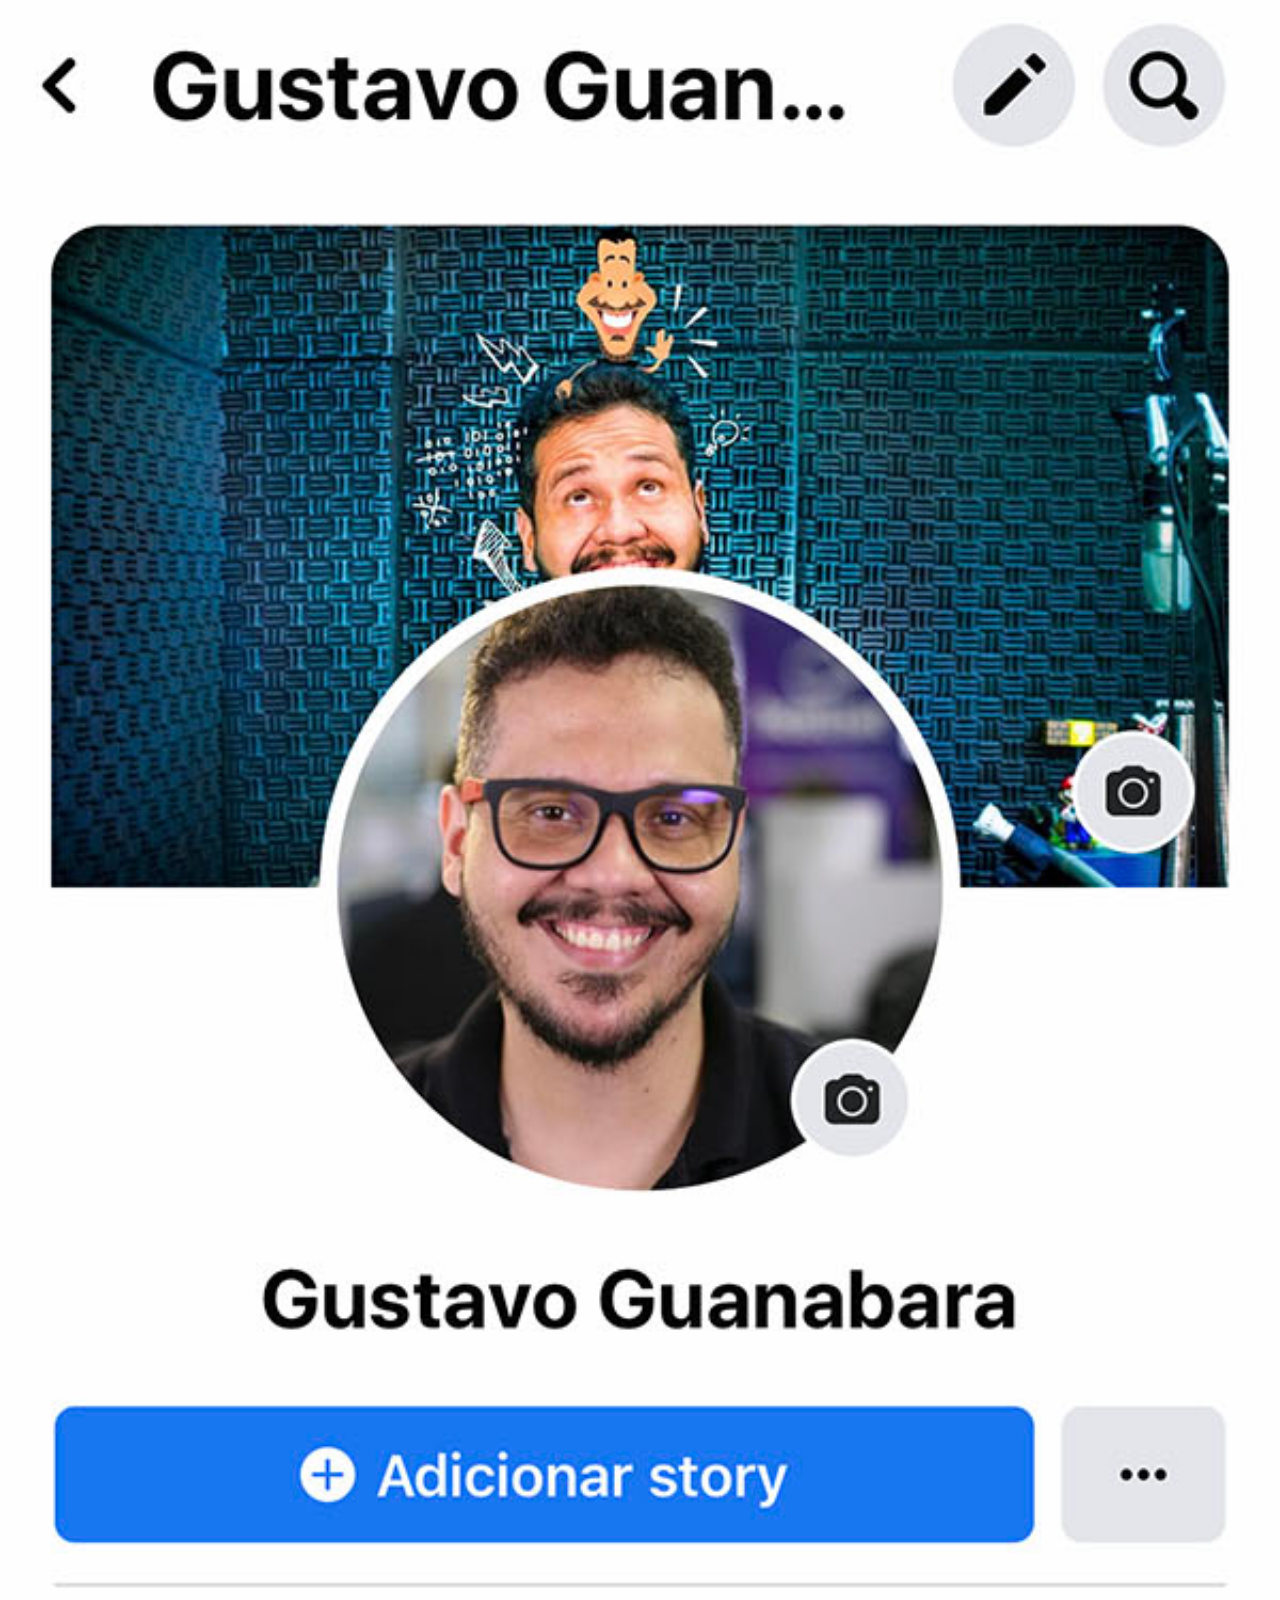
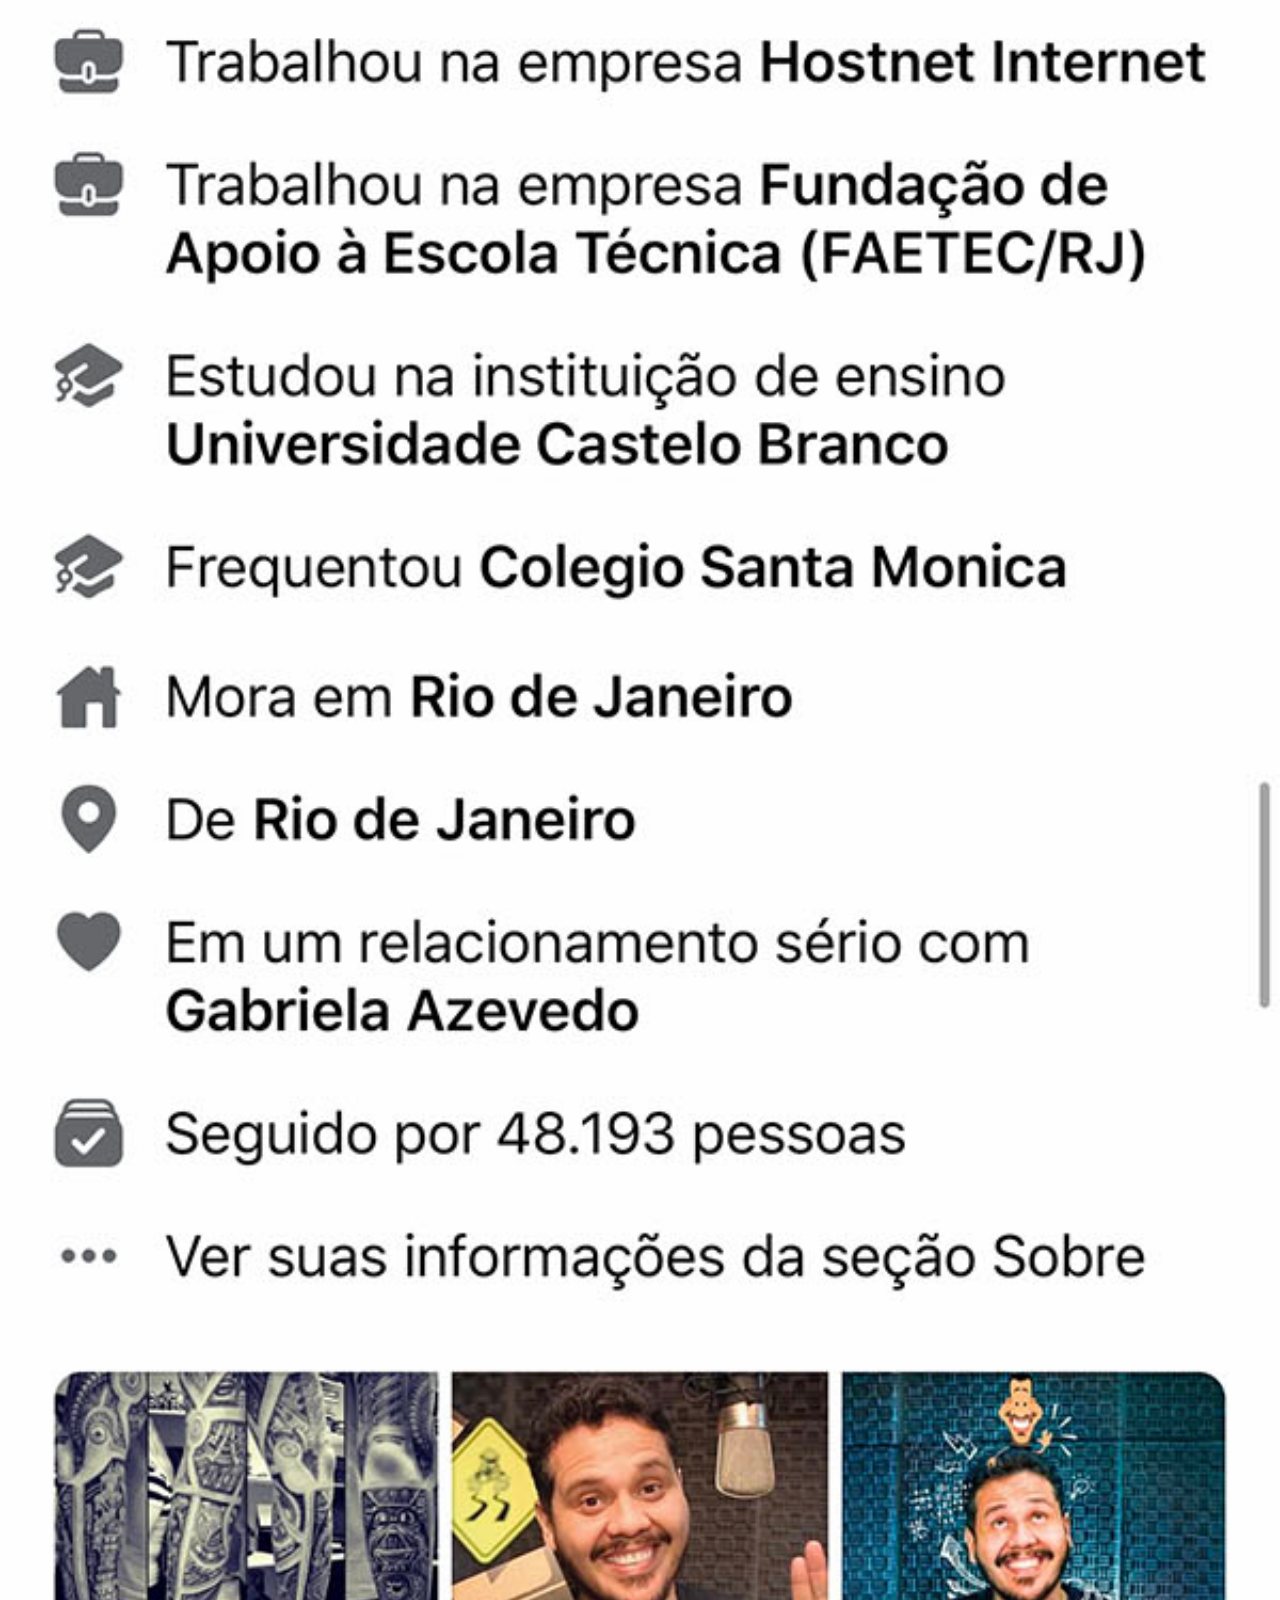
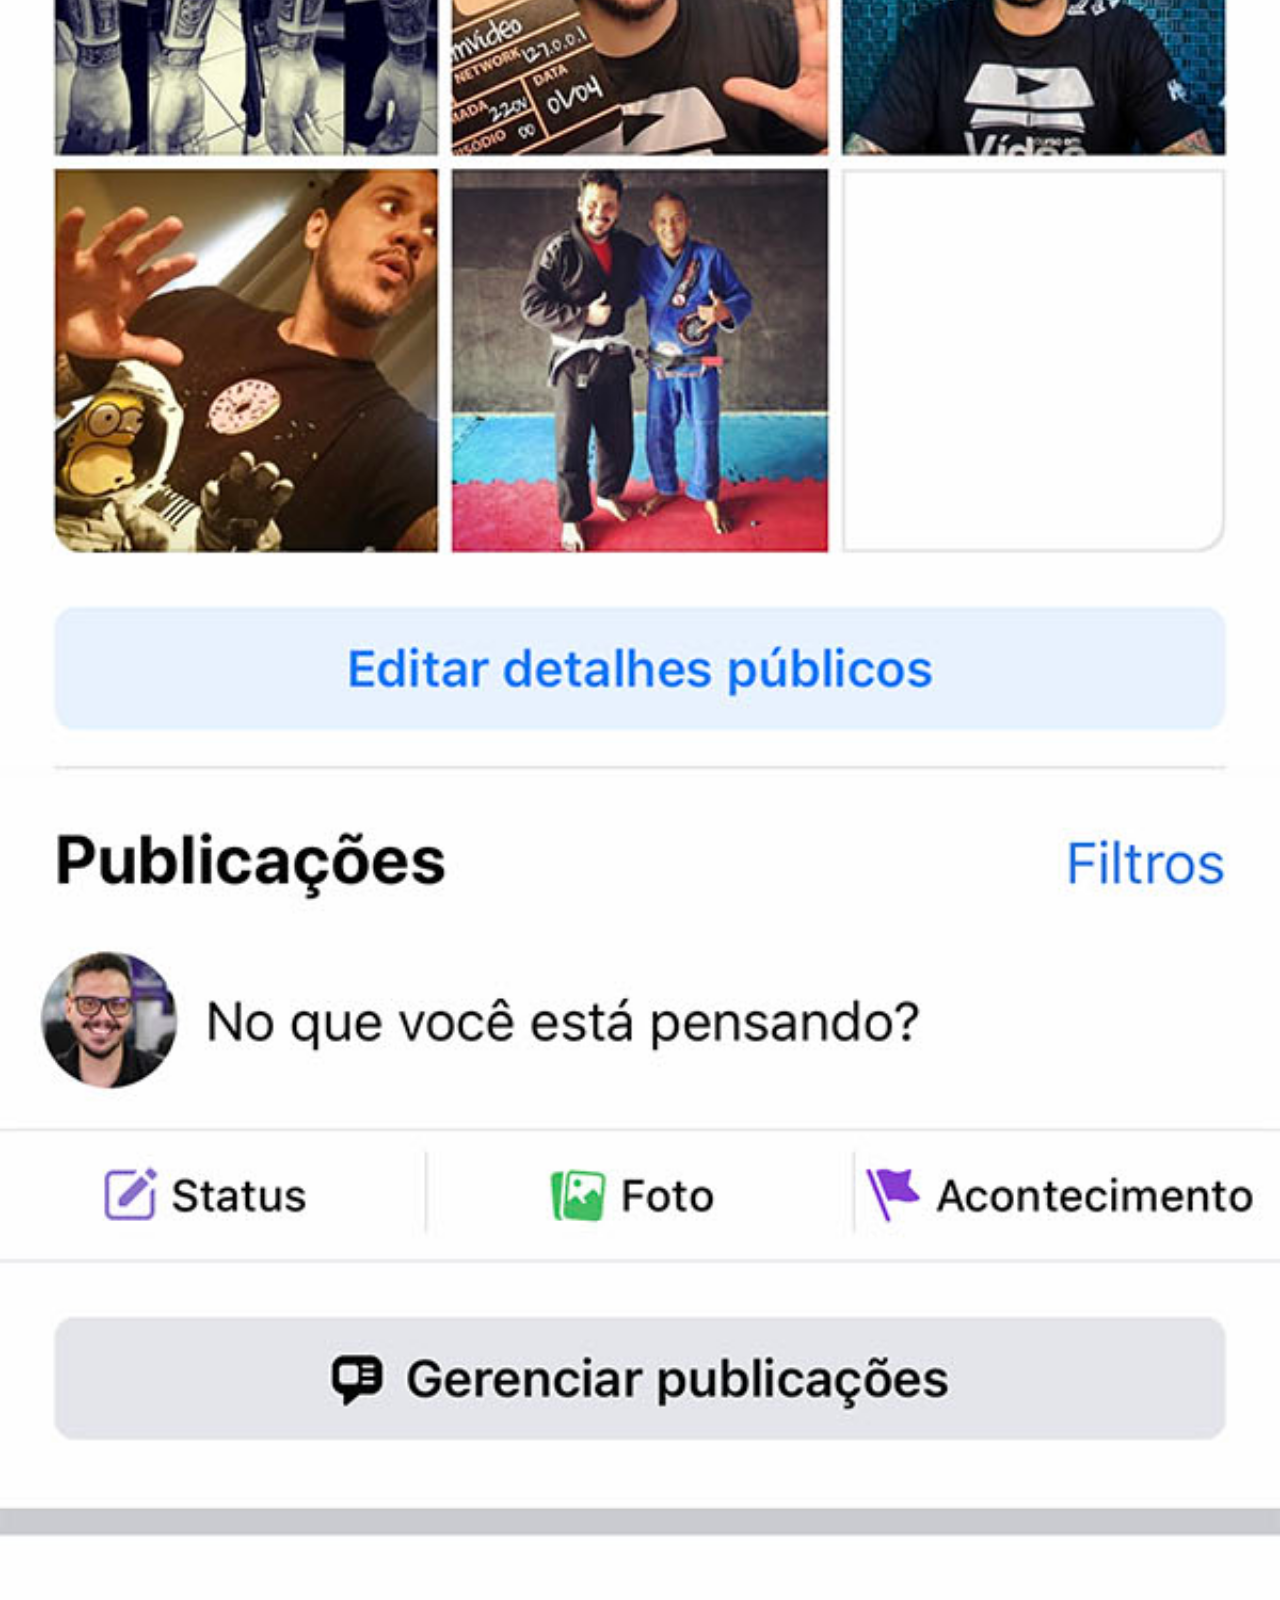
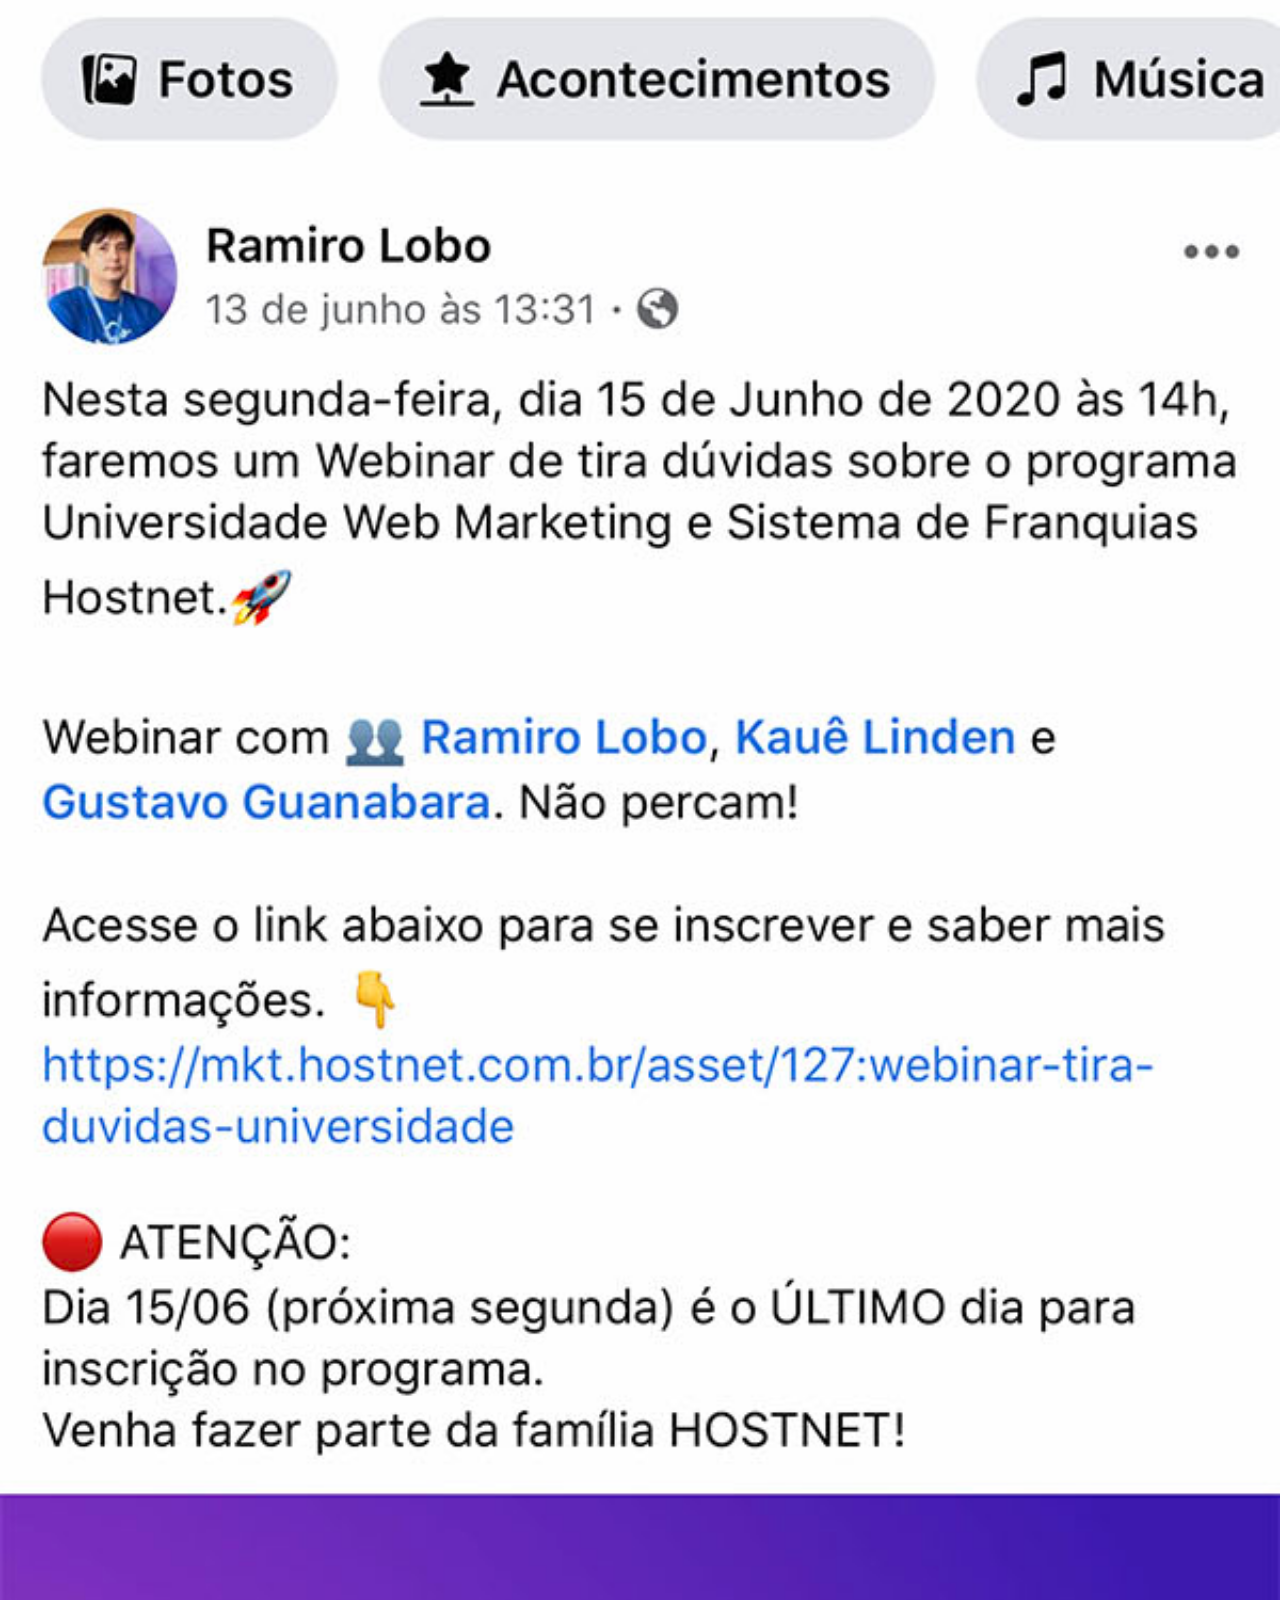
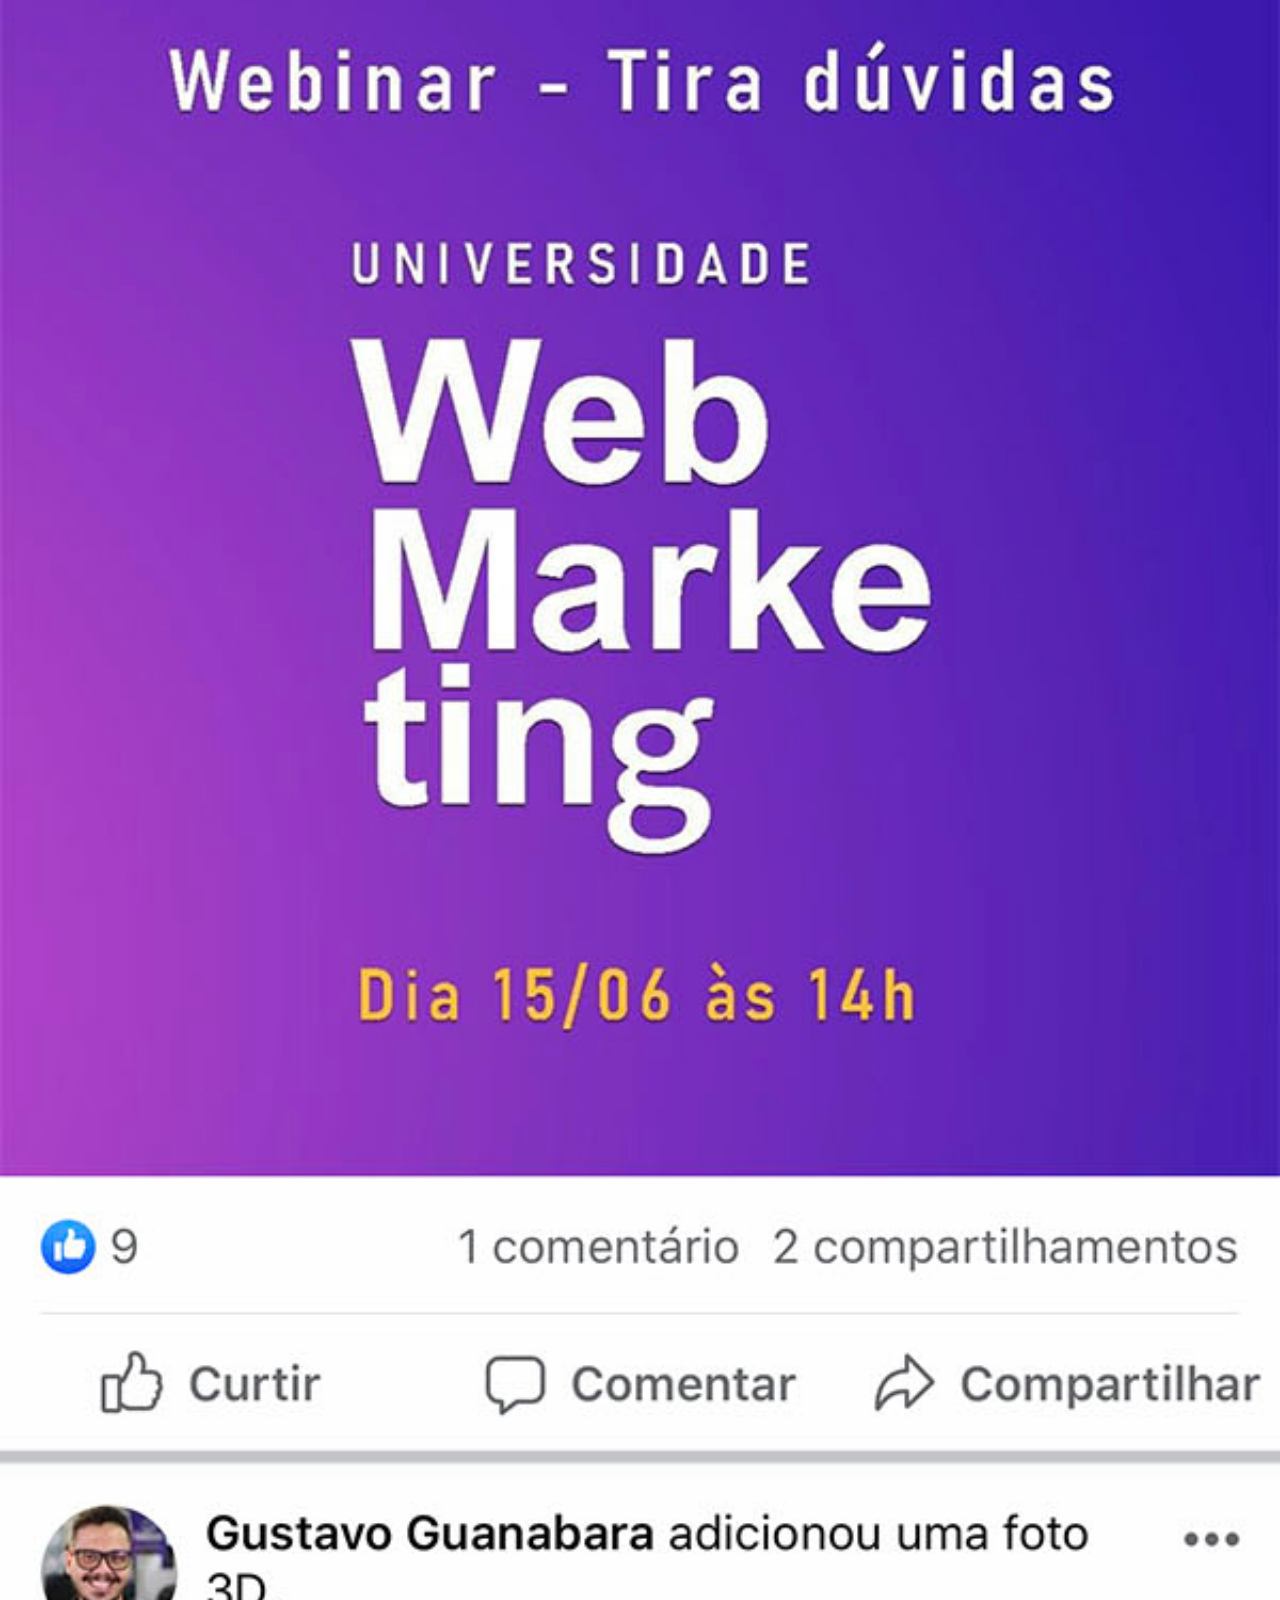
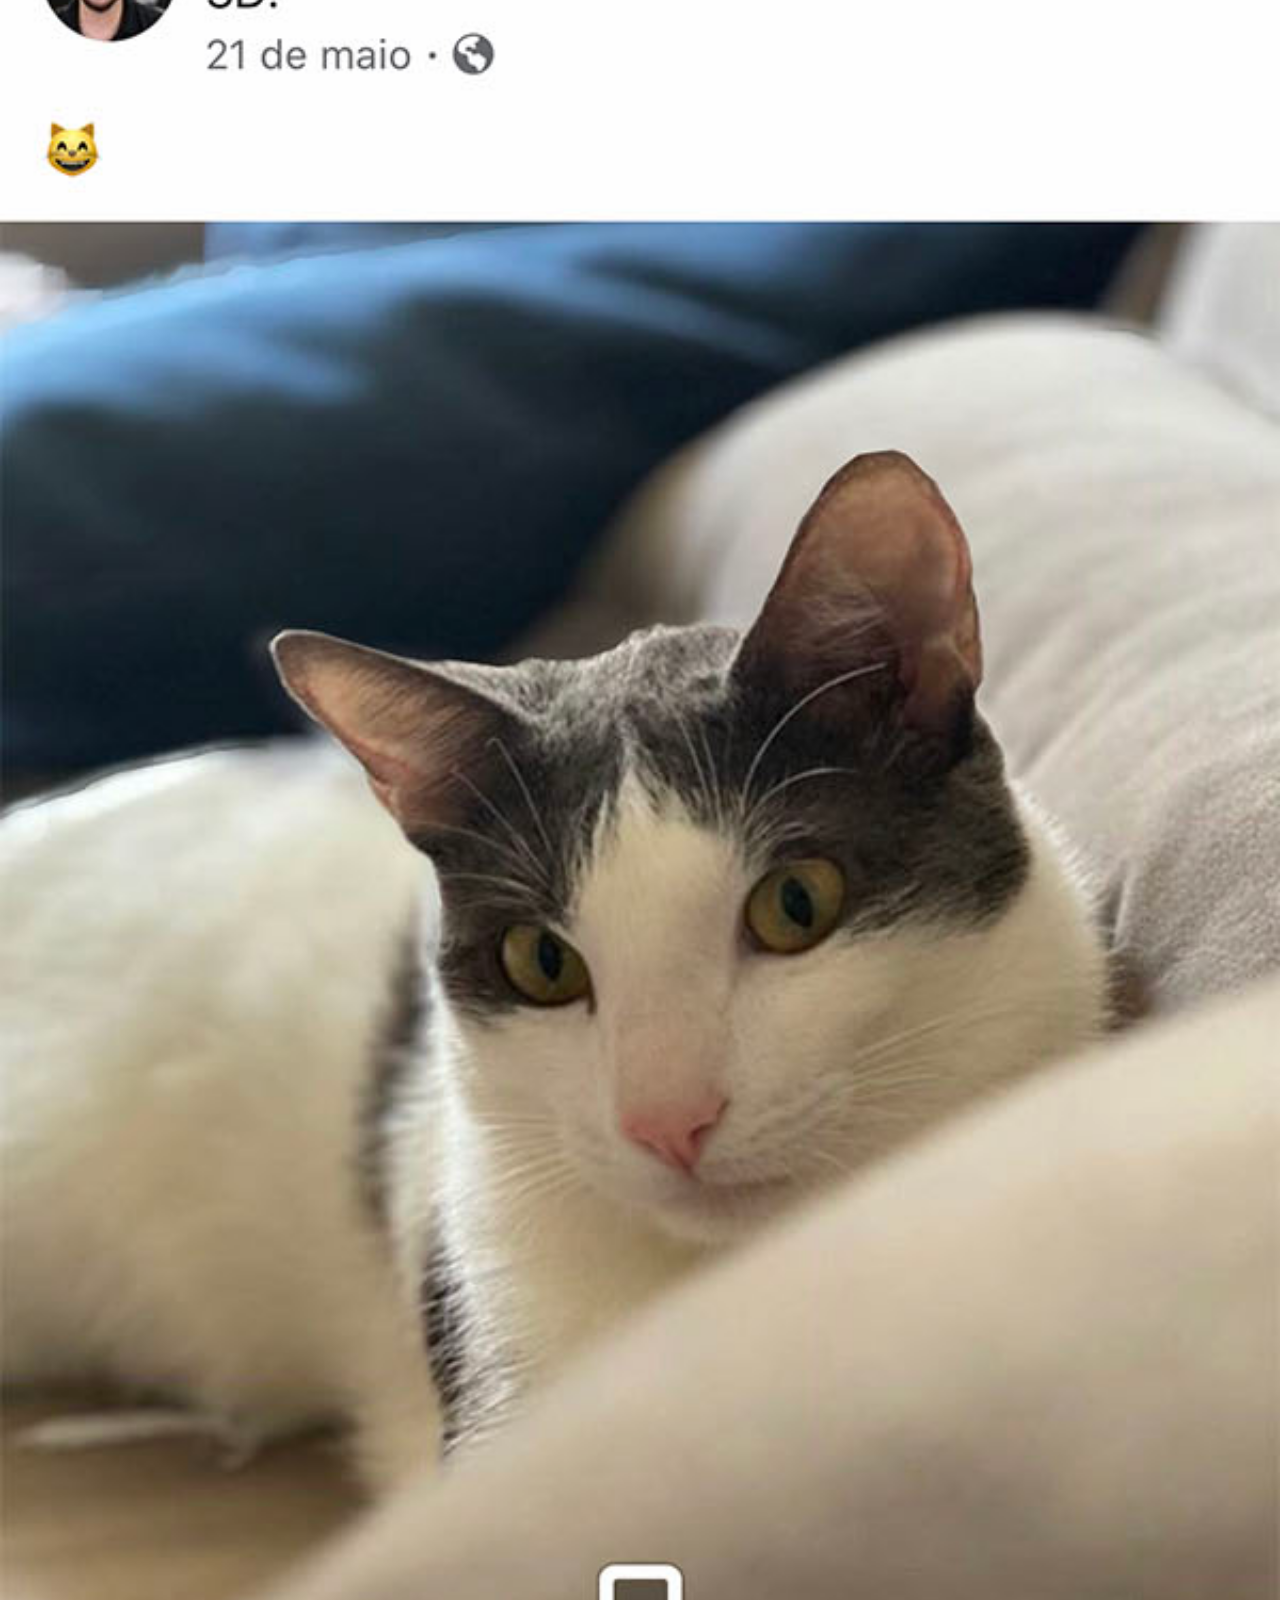
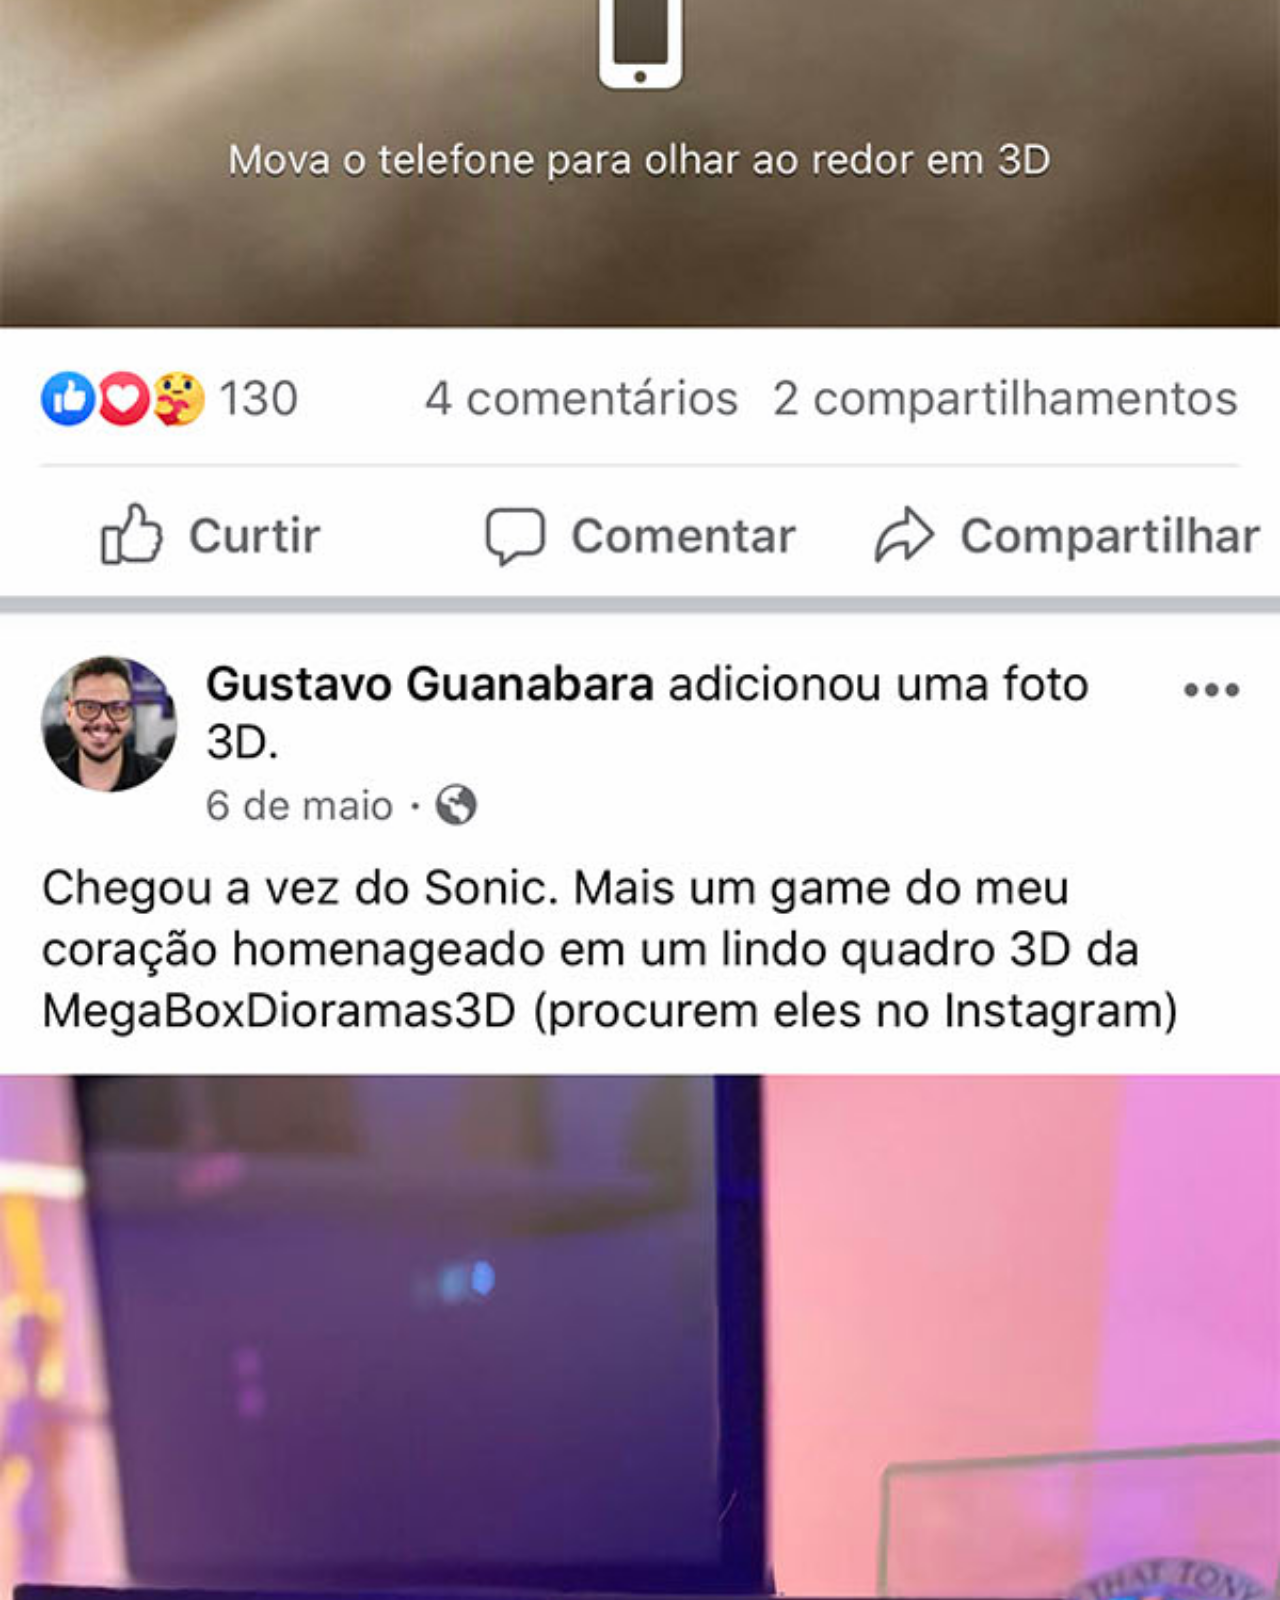
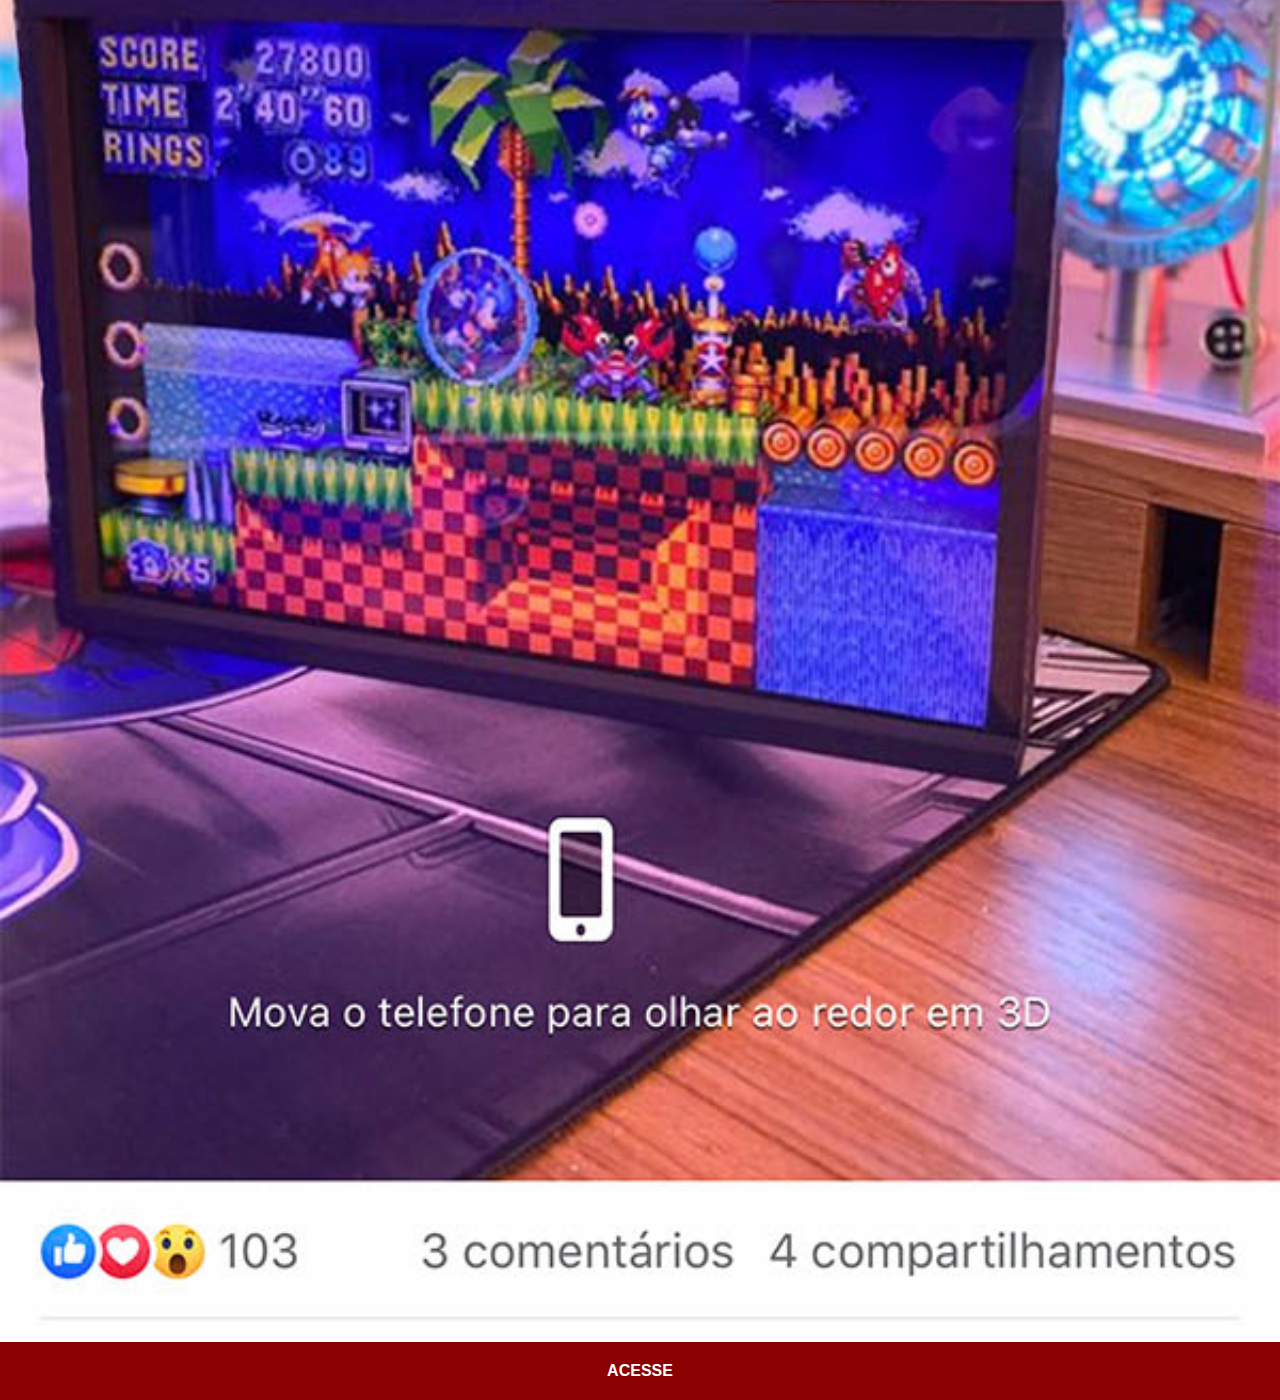
==== facebook.html @ 82f20853 "Cap. 23 - Aula 06" ====
<!DOCTYPE html>
<html lang="pt-br">
<head>
  <meta charset="UTF-8">
  <meta http-equiv="X-UA-Compatible" content="IE=edge">
  <meta name="viewport" content="width=device-width, initial-scale=1.0">
  <link rel="stylesheet" href="estilos/social.css">
  <title>Youtube</title>
</head>
<body>
  <img src="imagens/tela-facebook.jpg" alt="Facebook">
  <a href="http://www.facebook.com/gustavoguanabara" target="_blank">ACESSE</a>
</body>
</html>
---- estilos/social.css ----
@charset "UTF-8";
*{ 
  margin: 0px;
  padding: 0px;
  font-family: Arial, Helvetica, sans-serif;
}
::-webkit-scrollbar{
  width: 0px;
  padding: 0px;
}
img{
width: 100vw;

}
a{
display: block;
background-color: darkred;
color: white;
padding: 20px;
text-align: center;
font-weight: bolder;
text-decoration: none;
}

a:hover{
  background-color: red;
}
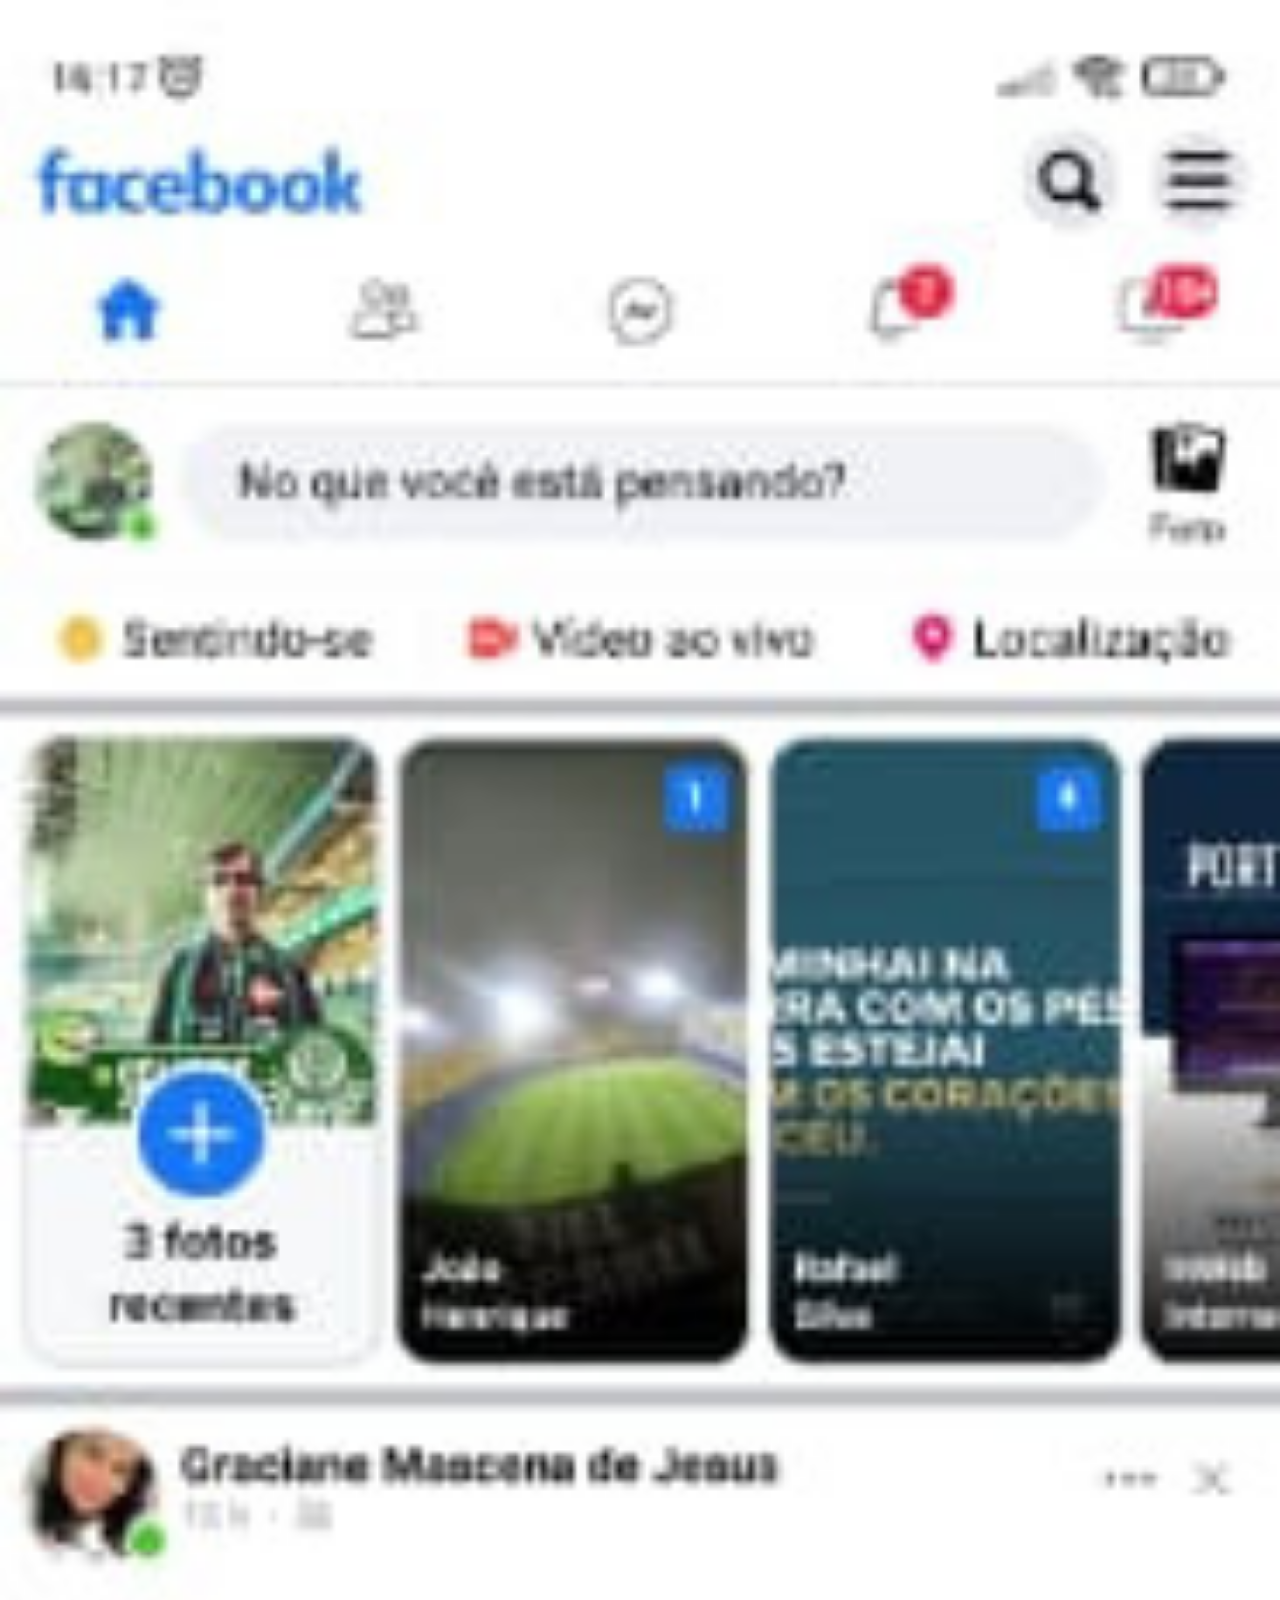
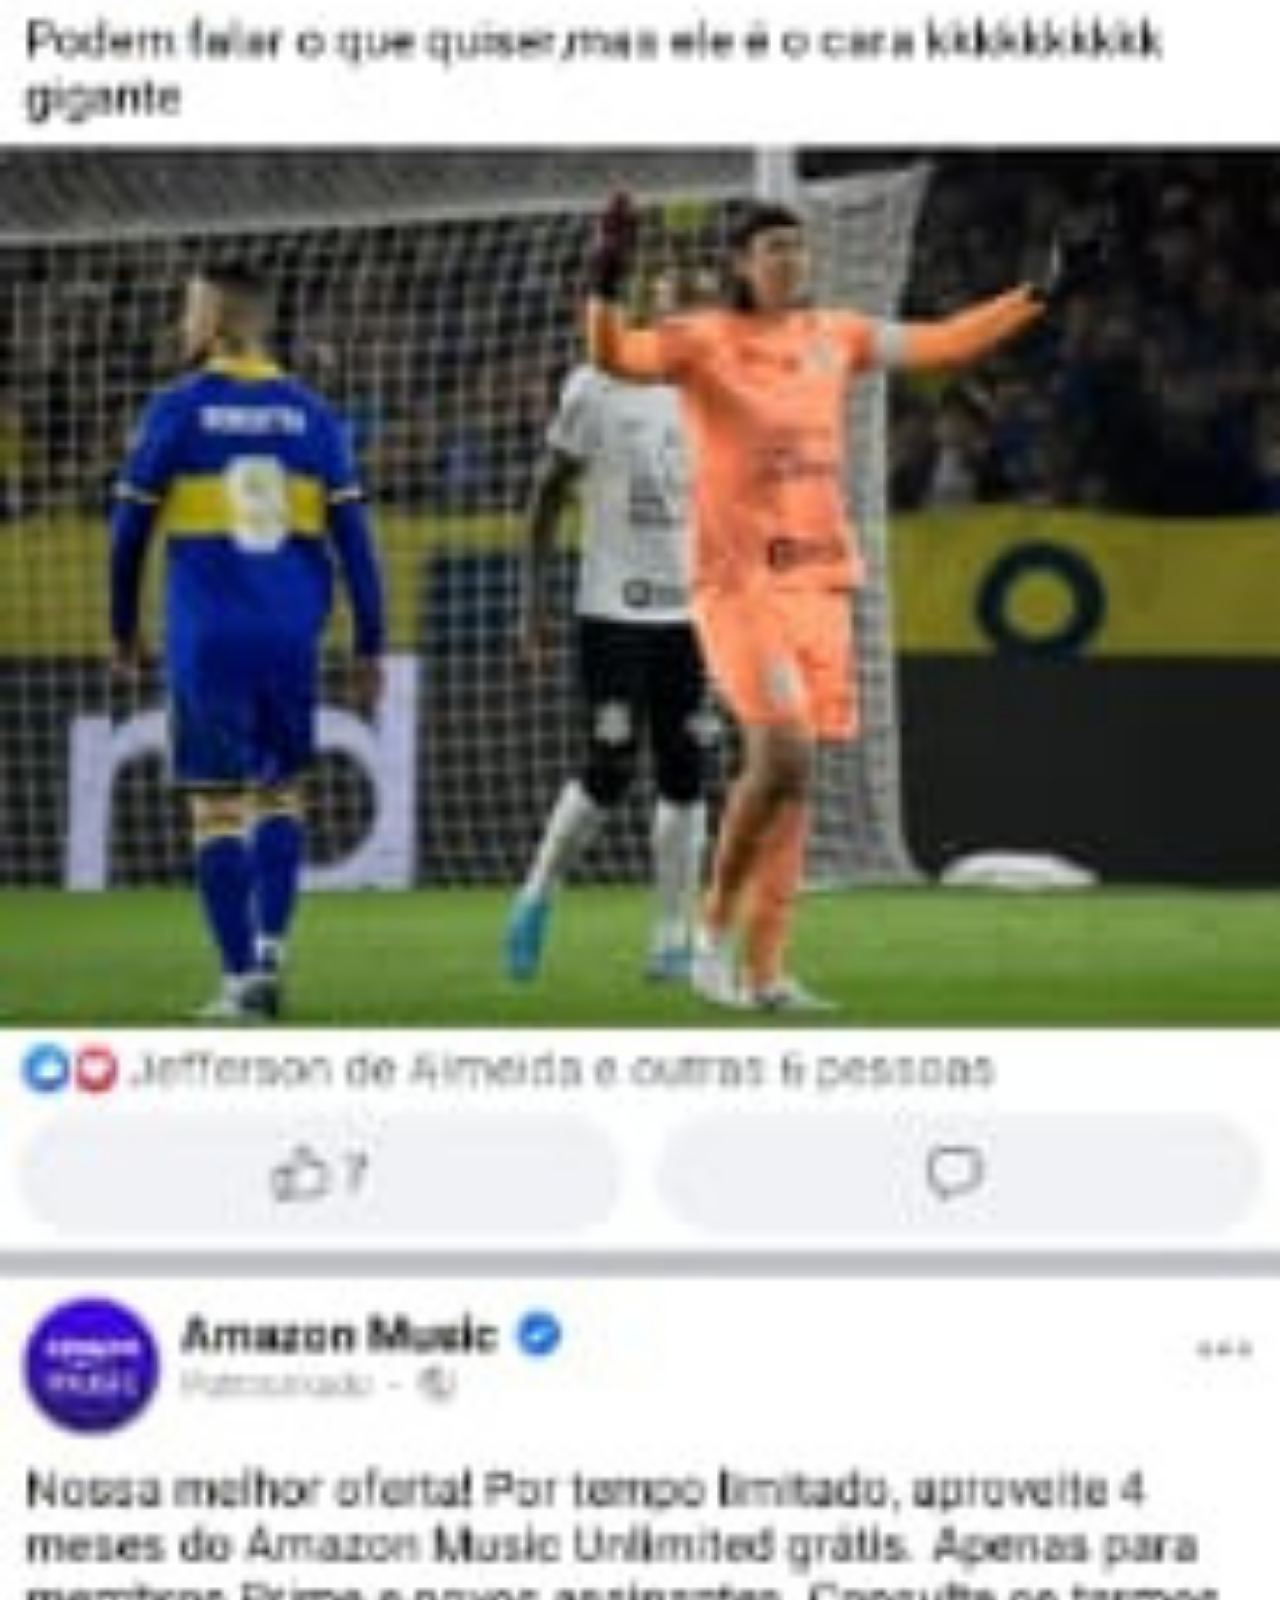
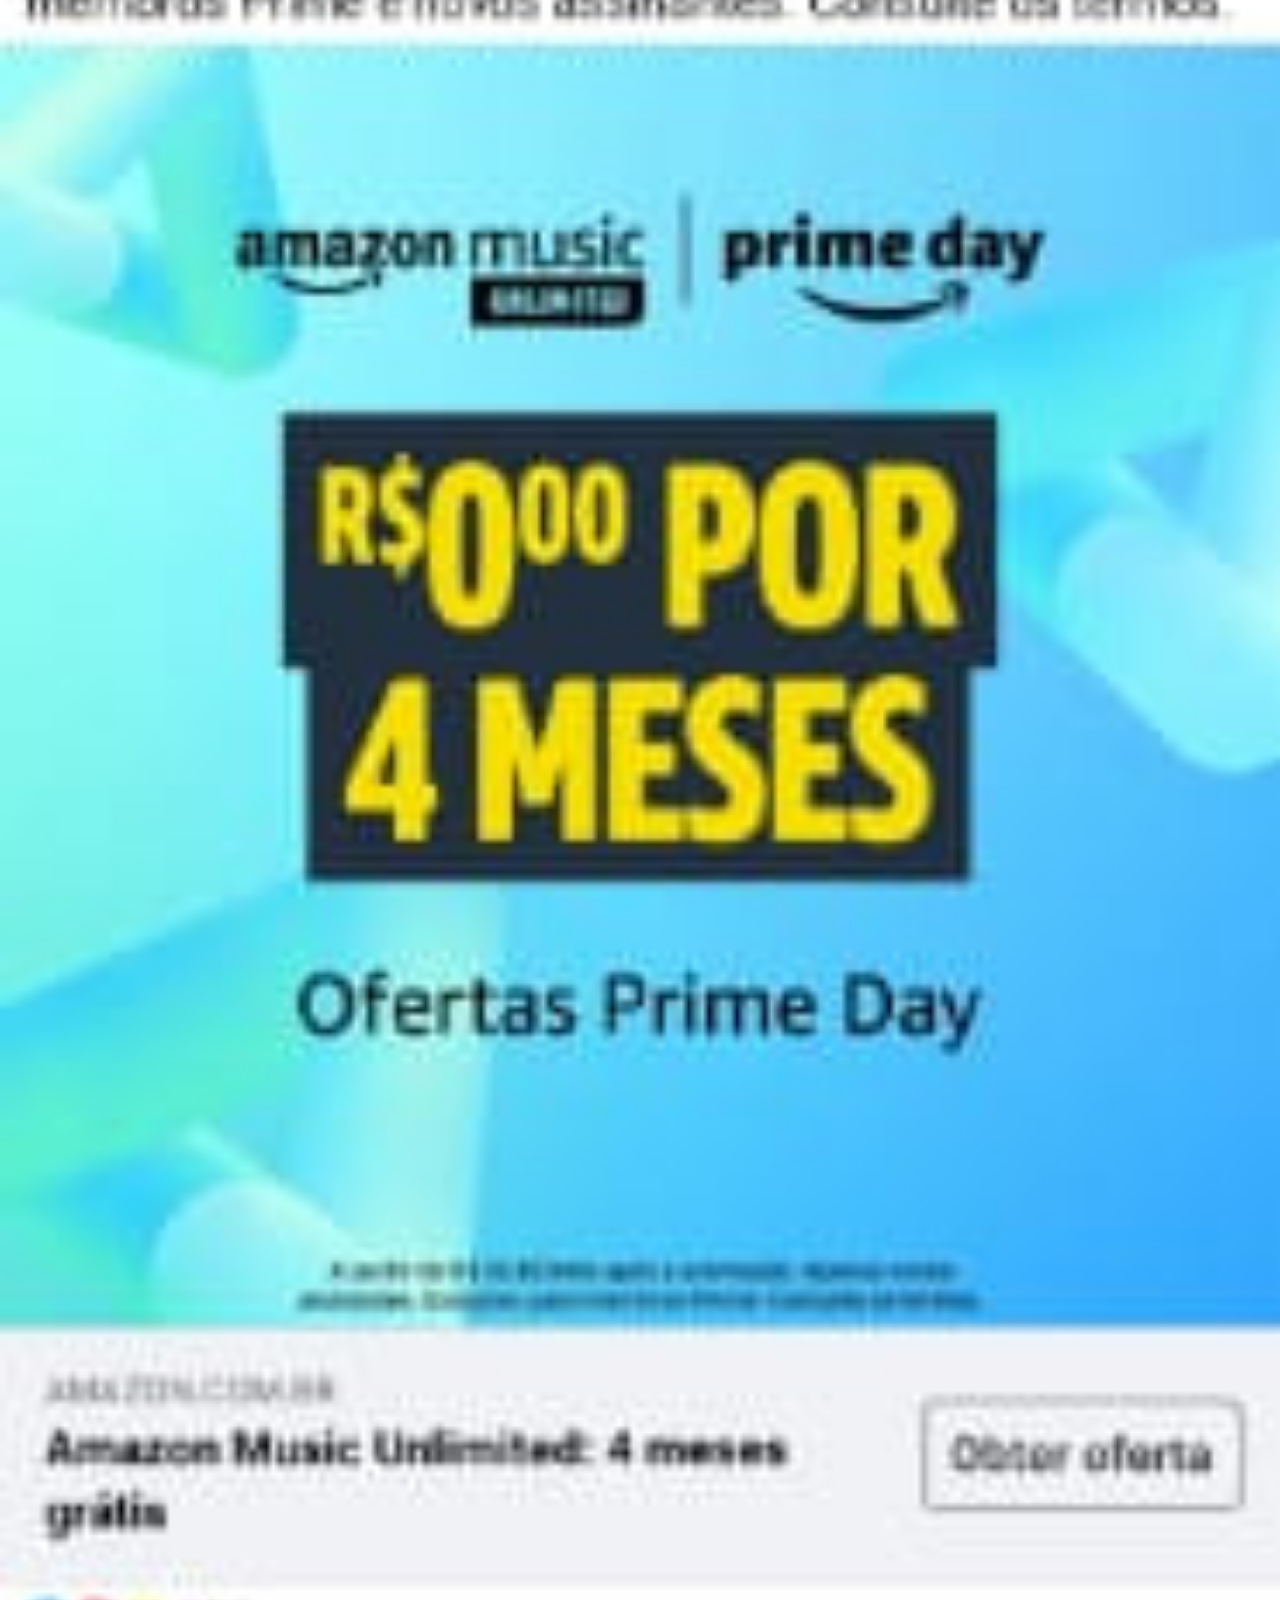
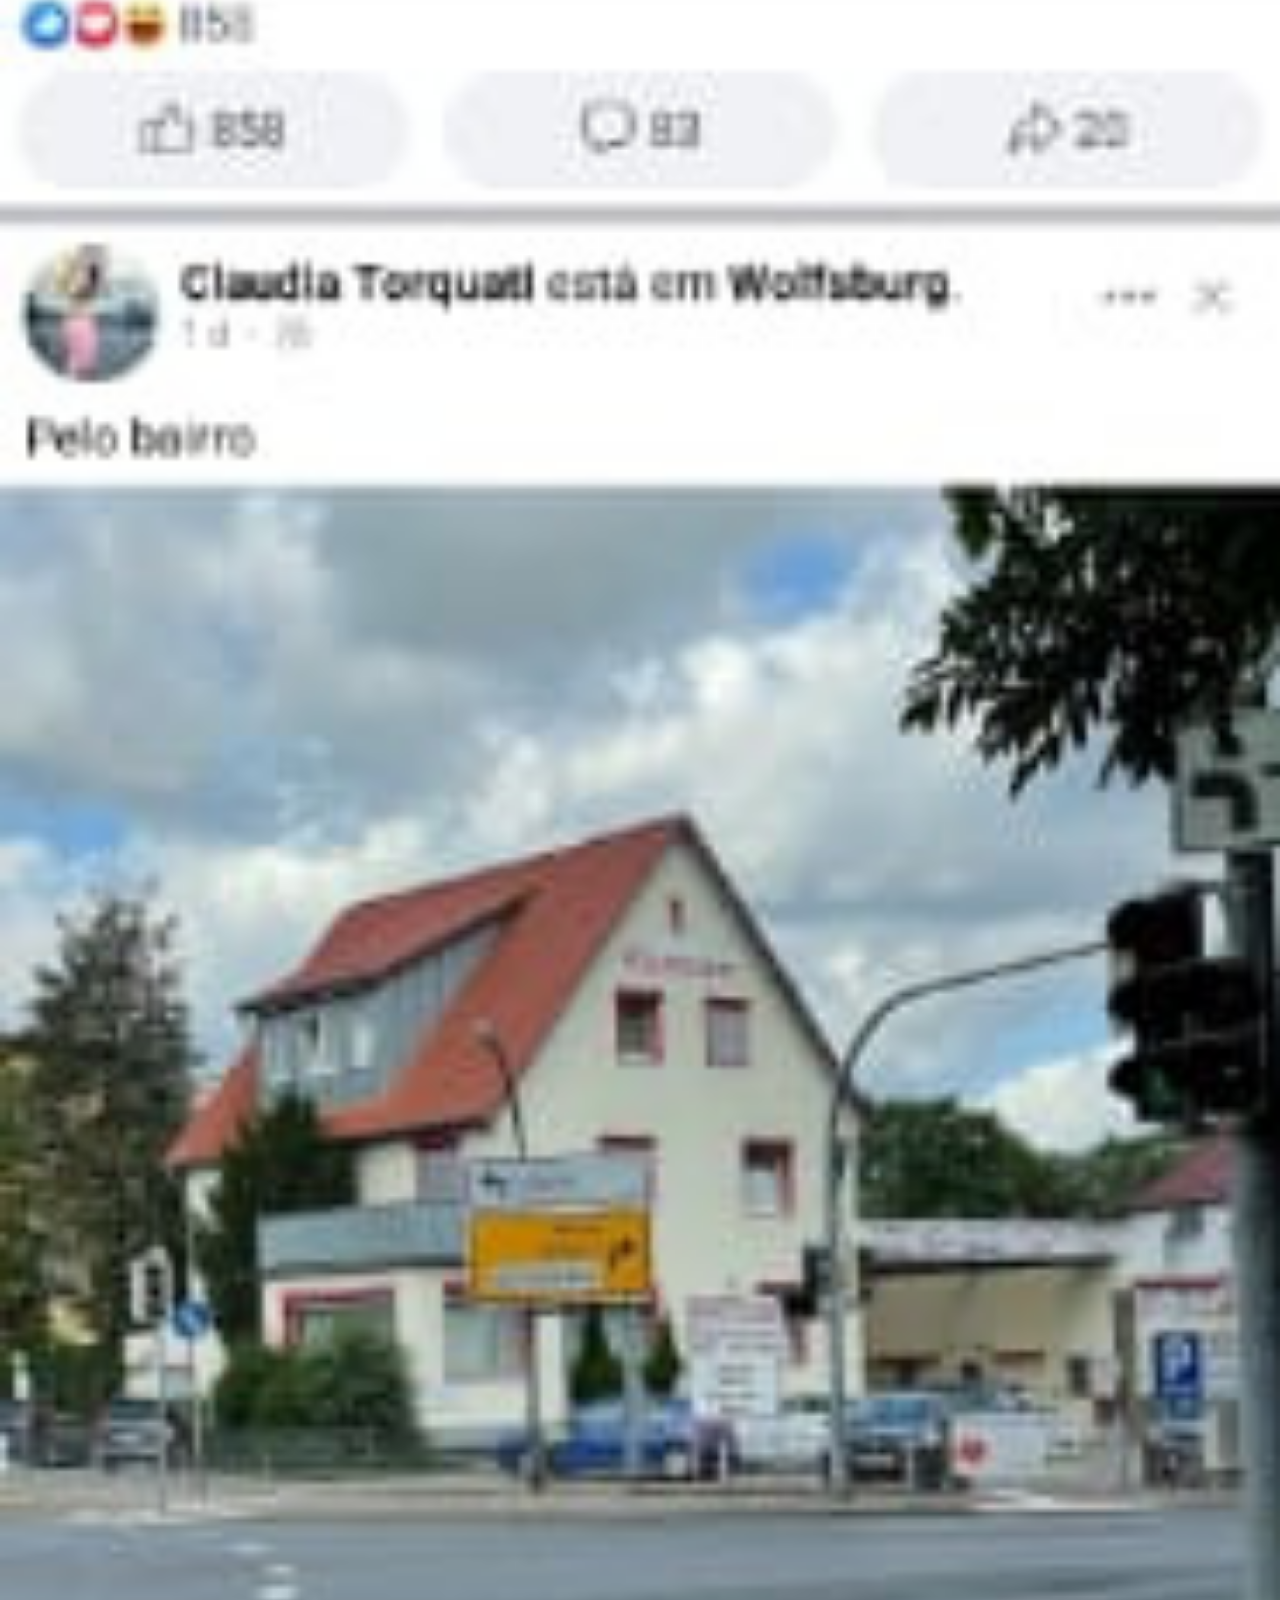
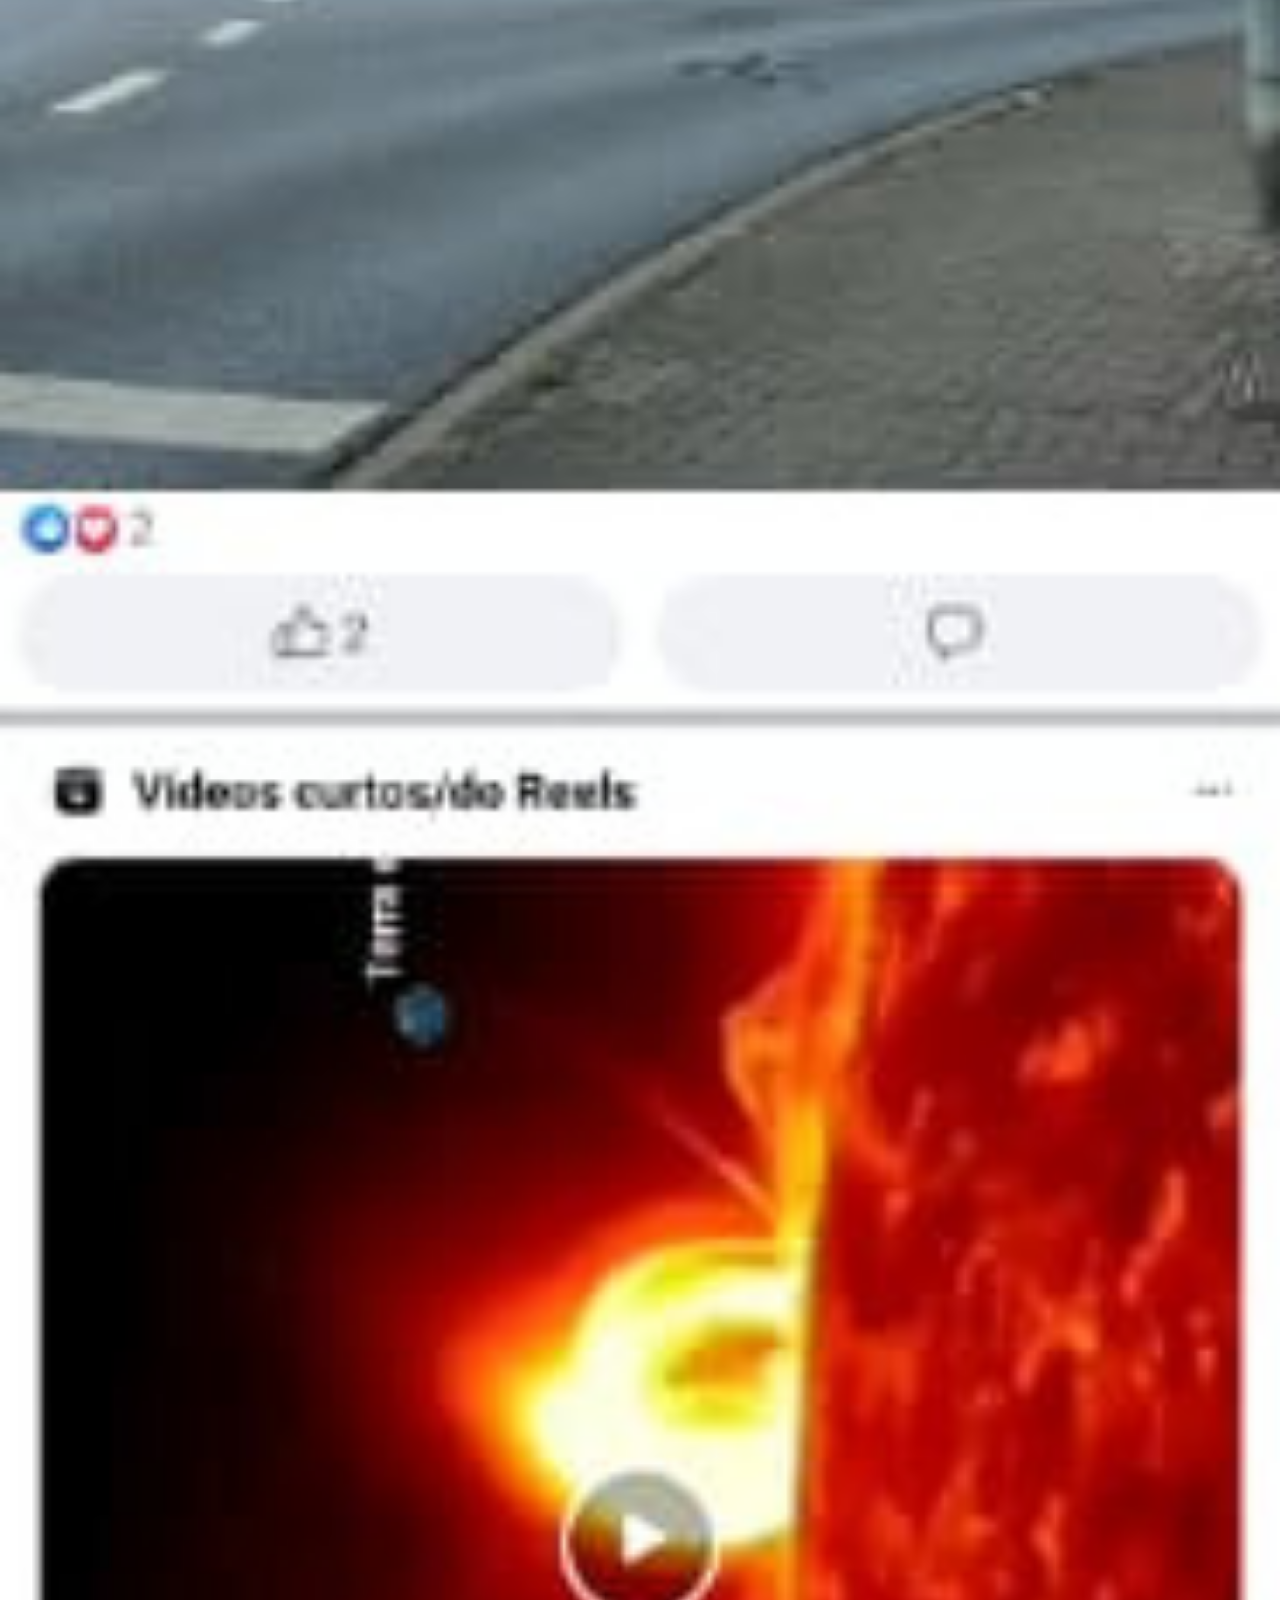
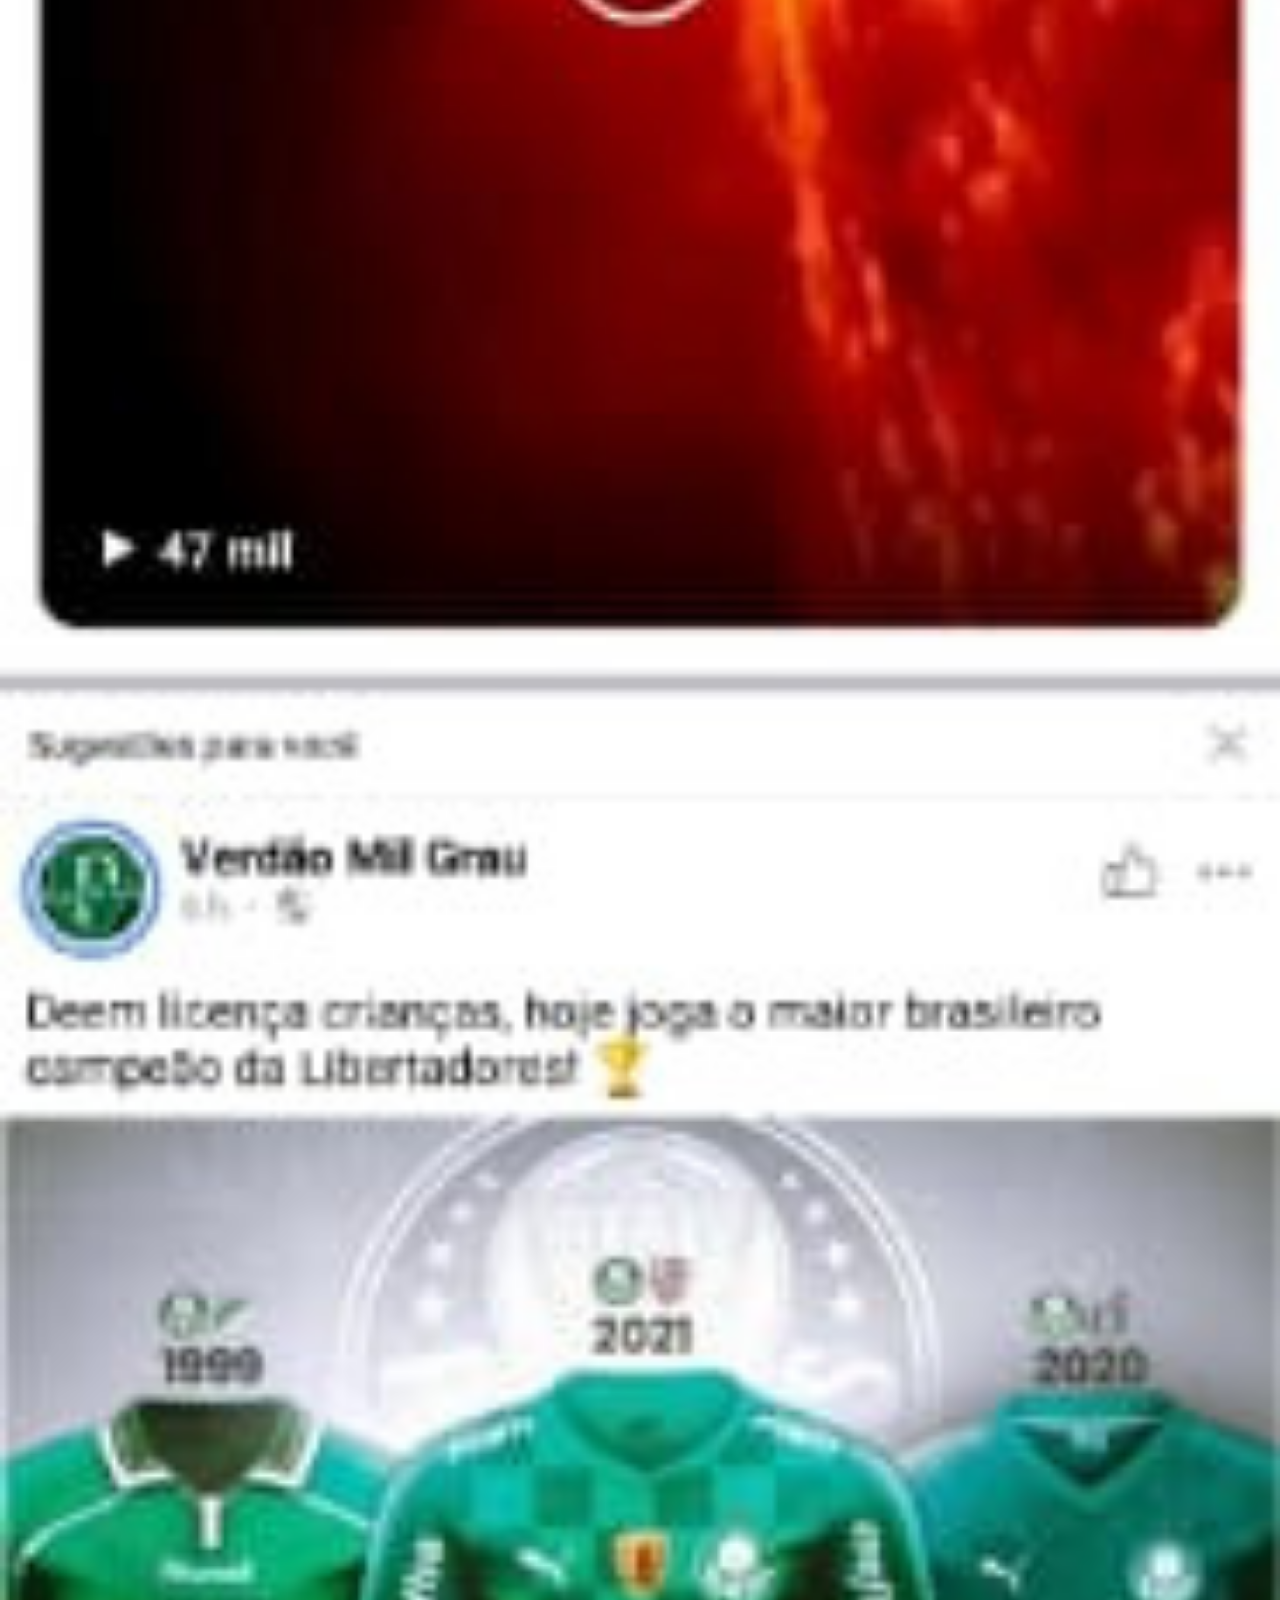
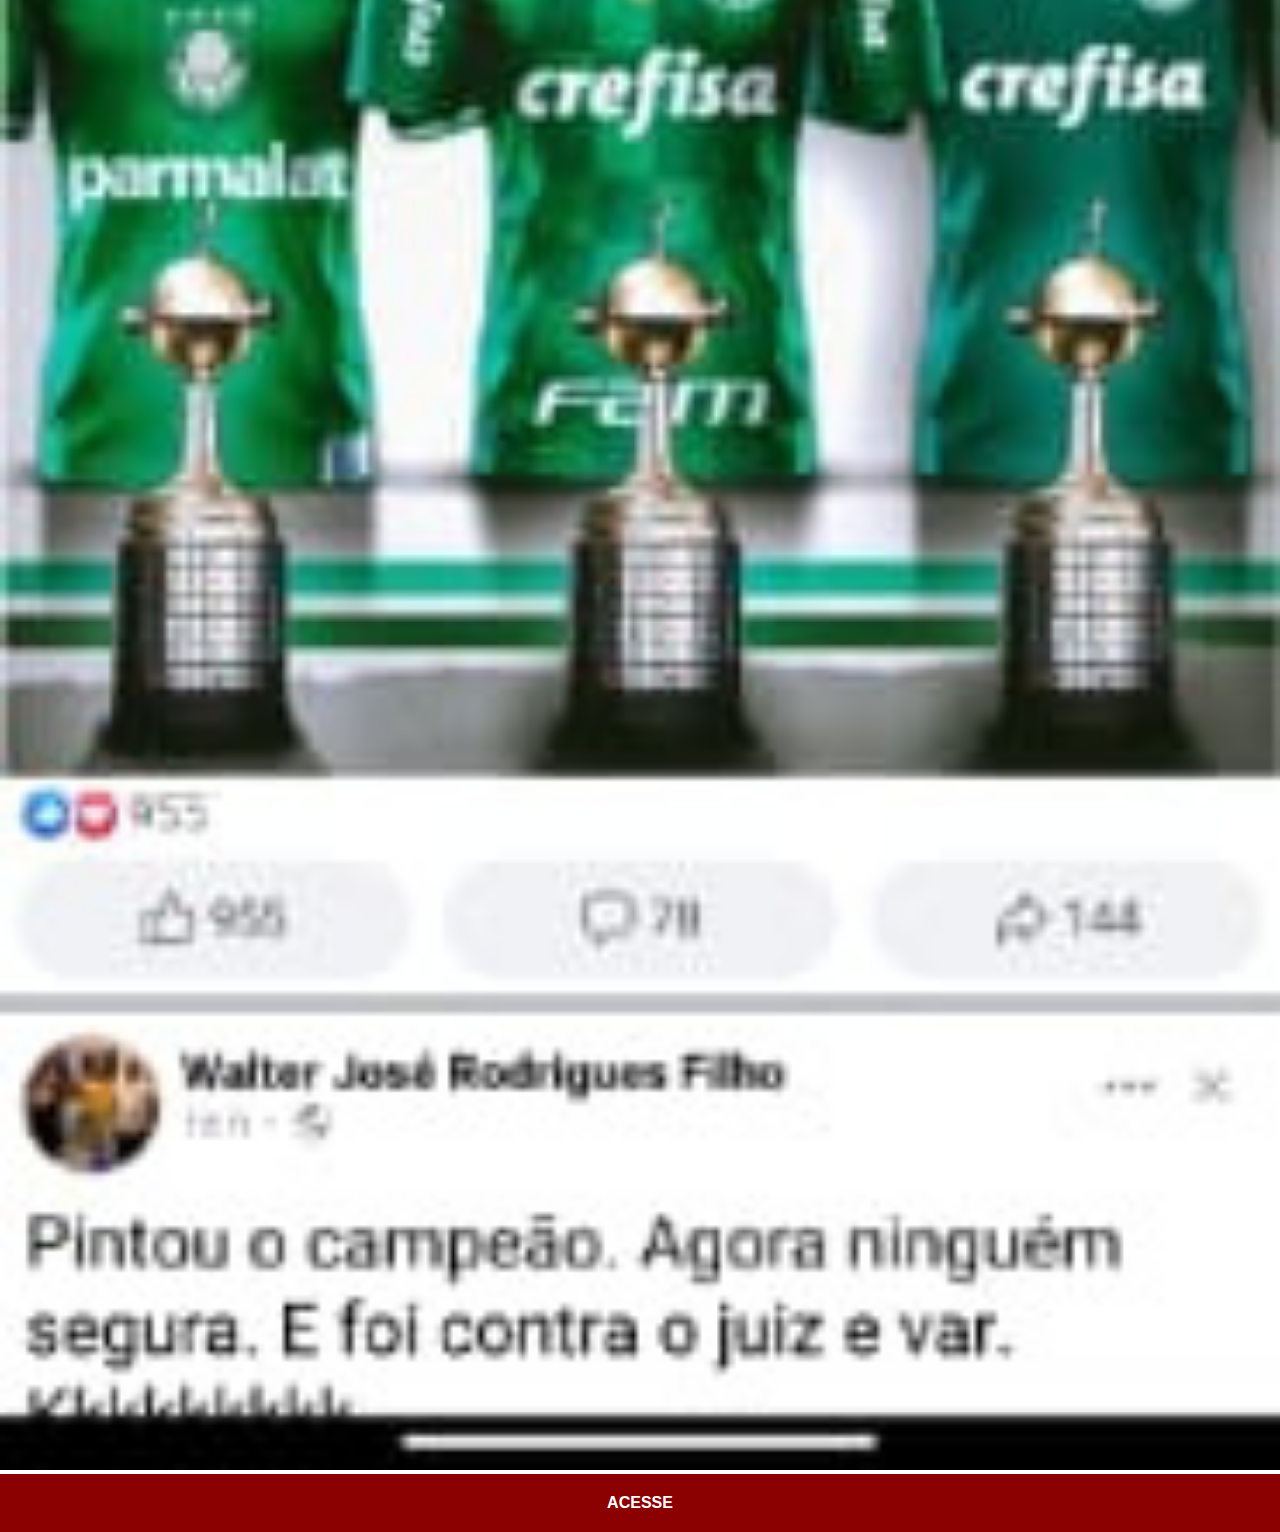
==== commit 627b739b: "Cap. 23 - Aula 07" ====
--- a/facebook.html
+++ b/facebook.html
@@ -8,7 +8,7 @@
   <title>Youtube</title>
 </head>
 <body>
-  <img src="imagens/tela-facebook.jpg" alt="Facebook">
+  <img src="imagens/my-tela-facebook.jpg" alt="Facebook">
   <a href="http://www.facebook.com/gustavoguanabara" target="_blank">ACESSE</a>
 </body>
 </html>